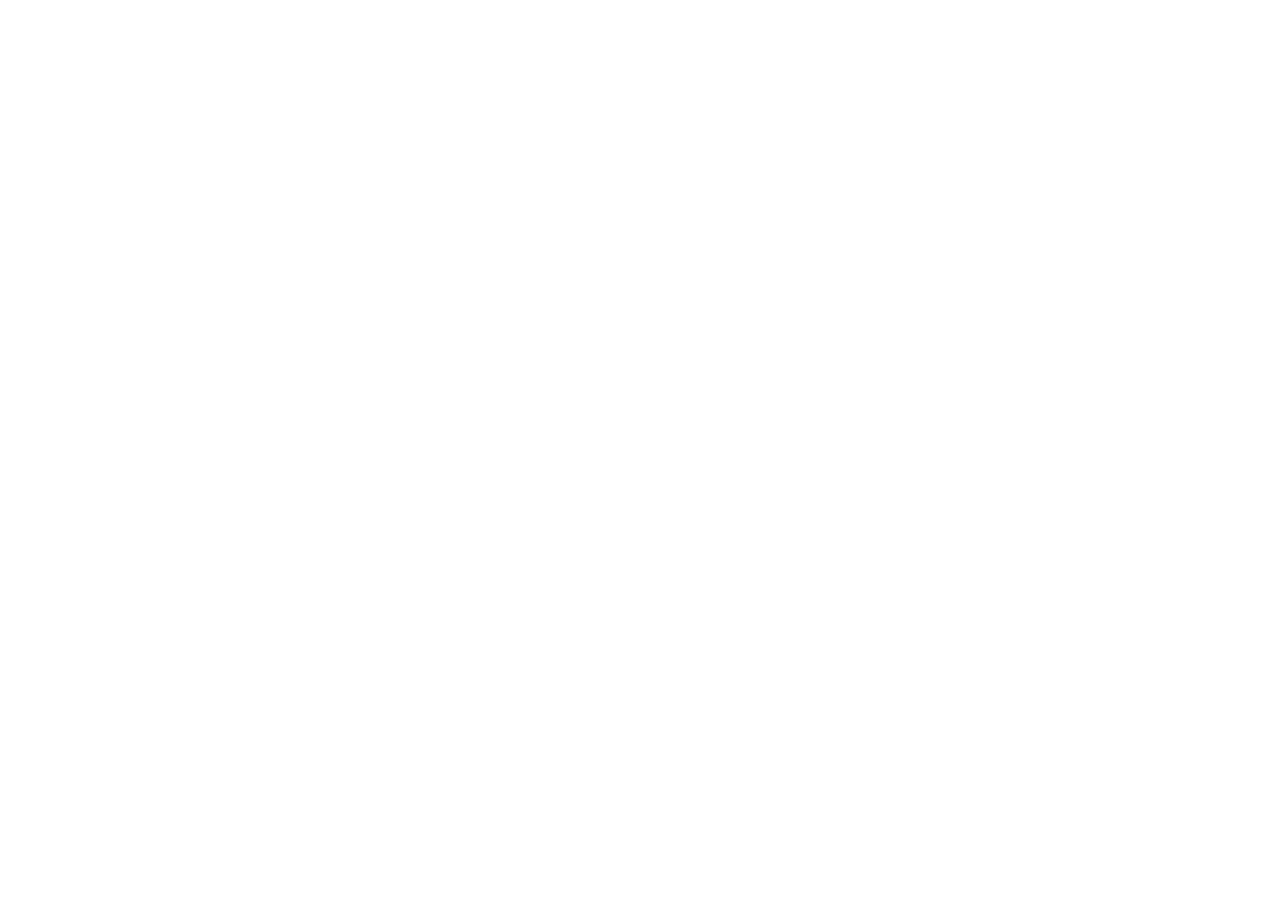
==== rezept-seckin.html @ e0f801b2 "kochwelt.recipe" ====
<!DOCTYPE html>
<html lang="en">
  <head>
    <meta charset="UTF-8" />
    <meta name="viewport" content="width=device-width, initial-scale=1.0" />
    <title>Rezept Seçkin</title>

    <link rel="stylesheet" href="rezept-seckin.css" />
    <script src="rezept-seckin.js"></script>
  </head>

  <body>

    
  </body>
</html>
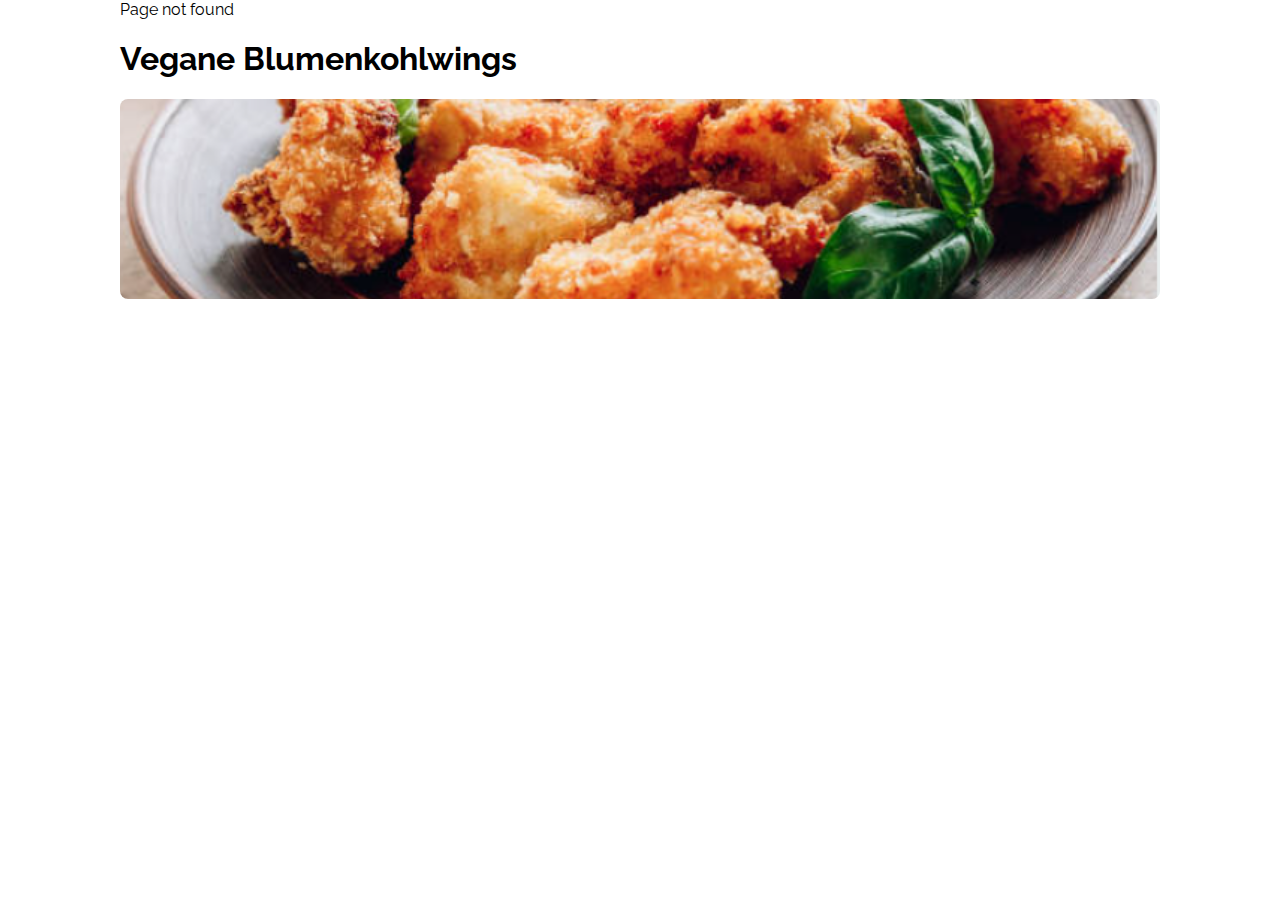
==== commit 78aebc59: "kochwelt.recipe" ====
--- a/rezept-seckin.html
+++ b/rezept-seckin.html
@@ -7,10 +7,20 @@
 
     <link rel="stylesheet" href="rezept-seckin.css" />
     <script src="rezept-seckin.js"></script>
+    <script src="script.js"></script>
   </head>
 
-  <body>
+  <body onload="includeHTML()">
+    <div w3-include-html="./header.html"></div>
+    
+    <h1>Vegane Blumenkohlwings</h1>
 
-    
+    <img src="./img/vegan-wings.png" alt="">
+
+
+
+    <footer>
+      <div w3-include-html="./footer.html"></div>
+    </footer>
   </body>
 </html>
--- a/rezept-seckin.css
+++ b/rezept-seckin.css
@@ -0,0 +1,14 @@
+@import url('https://fonts.googleapis.com/css2?family=Raleway:ital,wght@0,100;0,200;0,300;0,400;0,500;0,600;0,700;0,800;0,900;1,100;1,200;1,300;1,400;1,500;1,600;1,700;1,800;1,900&display=swap');
+
+body {
+    margin: 0;
+    font-family: "Raleway", sans-serif;
+    margin: 0px 120px 0px 120px;
+}
+
+img {
+    width: 100%;
+    height: 200px;
+    object-fit: cover;
+    border-radius: 8px;
+}
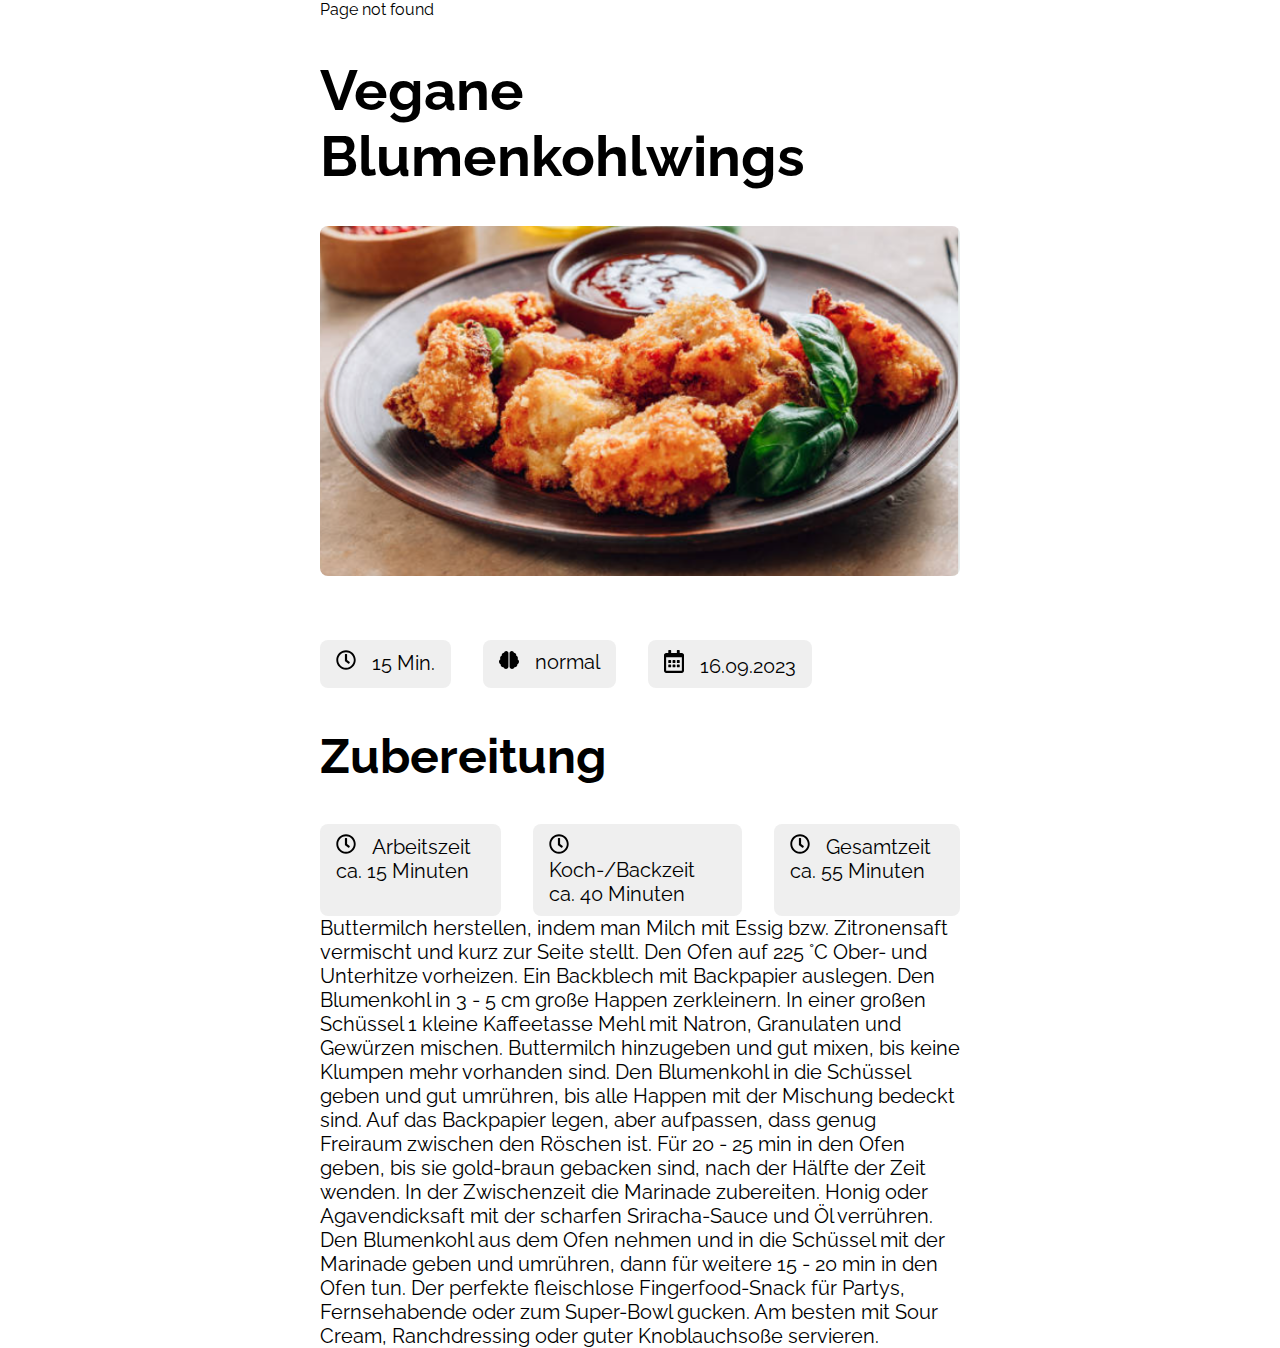
==== commit d948a1fe: "Kochwelt" ====
--- a/rezept-seckin.html
+++ b/rezept-seckin.html
@@ -12,12 +12,85 @@
 
   <body onload="includeHTML()">
     <div w3-include-html="./header.html"></div>
-    
-    <h1>Vegane Blumenkohlwings</h1>
 
-    <img src="./img/vegan-wings.png" alt="">
+    <section class="hero-container">
+      <h1>Vegane Blumenkohlwings</h1>
 
+      <img src="./img/vegan-wings.png" alt="" />
+    </section>
 
+    <section class="small-recipe-info">
+      <div class="grey-bg">
+        <img
+          src="./img/icons/clock-regular.svg"
+          class="recipe-icon"
+          alt="Uhr Icon"
+        /><span>15 Min.</span>
+      </div>
+      <div class="grey-bg">
+        <img
+          src="./img/icons/brain-solid.svg"
+          class="recipe-icon"
+          alt="Schwierigkeits Icon"
+        /><span>normal</span>
+      </div>
+      <div class="grey-bg -margin-right">
+        <img
+          src="./img/icons/calendar-alt-regular.svg"
+          class="recipe-icon"
+          alt="Kalender Icon"
+        /><span>16.09.2023</span>
+      </div>
+    </section>
+
+    <section class="line-break"></section>
+
+    <section>
+      <h2>Zubereitung</h2>
+      <div class="small-recipe-info">
+        <div class="grey-bg">
+          <img
+            src="./img/icons/clock-regular.svg"
+            class="recipe-icon"
+            alt="Uhr Icon"
+          /><span>Arbeitszeit ca. 15 Minuten</span>
+        </div>
+        <div class="grey-bg">
+          <img
+            src="./img/icons/clock-regular.svg"
+            class="recipe-icon"
+            alt="Uhr Icon"
+          /><span>Koch-/Backzeit ca. 40 Minuten</span>
+        </div>
+        <div class="grey-bg -margin-right">
+          <img
+            src="./img/icons/clock-regular.svg"
+            class="recipe-icon"
+            alt="Uhr Icon"
+          /><span>Gesamtzeit ca. 55 Minuten</span>
+        </div>
+      </div>
+
+      <span
+        >Buttermilch herstellen, indem man Milch mit Essig bzw. Zitronensaft
+        vermischt und kurz zur Seite stellt. Den Ofen auf 225 °C Ober- und
+        Unterhitze vorheizen. Ein Backblech mit Backpapier auslegen. Den
+        Blumenkohl in 3 - 5 cm große Happen zerkleinern. In einer großen
+        Schüssel 1 kleine Kaffeetasse Mehl mit Natron, Granulaten und Gewürzen
+        mischen. Buttermilch hinzugeben und gut mixen, bis keine Klumpen mehr
+        vorhanden sind. Den Blumenkohl in die Schüssel geben und gut umrühren,
+        bis alle Happen mit der Mischung bedeckt sind. Auf das Backpapier legen,
+        aber aufpassen, dass genug Freiraum zwischen den Röschen ist. Für 20 -
+        25 min in den Ofen geben, bis sie gold-braun gebacken sind, nach der
+        Hälfte der Zeit wenden. In der Zwischenzeit die Marinade zubereiten.
+        Honig oder Agavendicksaft mit der scharfen Sriracha-Sauce und Öl
+        verrühren. Den Blumenkohl aus dem Ofen nehmen und in die Schüssel mit
+        der Marinade geben und umrühren, dann für weitere 15 - 20 min in den
+        Ofen tun. Der perfekte fleischlose Fingerfood-Snack für Partys,
+        Fernsehabende oder zum Super-Bowl gucken. Am besten mit Sour Cream,
+        Ranchdressing oder guter Knoblauchsoße servieren.</span
+      >
+    </section>
 
     <footer>
       <div w3-include-html="./footer.html"></div>
--- a/rezept-seckin.css
+++ b/rezept-seckin.css
@@ -3,12 +3,53 @@
 body {
     margin: 0;
     font-family: "Raleway", sans-serif;
-    margin: 0px 120px 0px 120px;
+    margin: 0px 320px 0px 320px;
 }
 
-img {
+h1 {
+    font-size: 56px;
+}
+
+h2 {
+    font-size: 48px;
+}
+
+h3 {
+    font-size: 32px;
+}
+
+span {
+    font-size: 20px;
+}
+
+.grey-bg {
+    background-color: #EFEFEF;
+    margin-right: 32px;
+    border-radius: 8px;
+    padding: 10px 16px;
+}
+
+.-margin-right {
+    margin-right: 0px;
+}
+
+.small-recipe-info {
+    display: flex;
+}
+
+.small-recipe-info img {
+    margin-right: 16px;
+}
+
+.recipe-icon {
+    width: 20px;
+    height: auto;
+}
+
+.hero-container img {
     width: 100%;
-    height: 200px;
+    height: 350px;
     object-fit: cover;
     border-radius: 8px;
+    margin-bottom: 60px;
 }
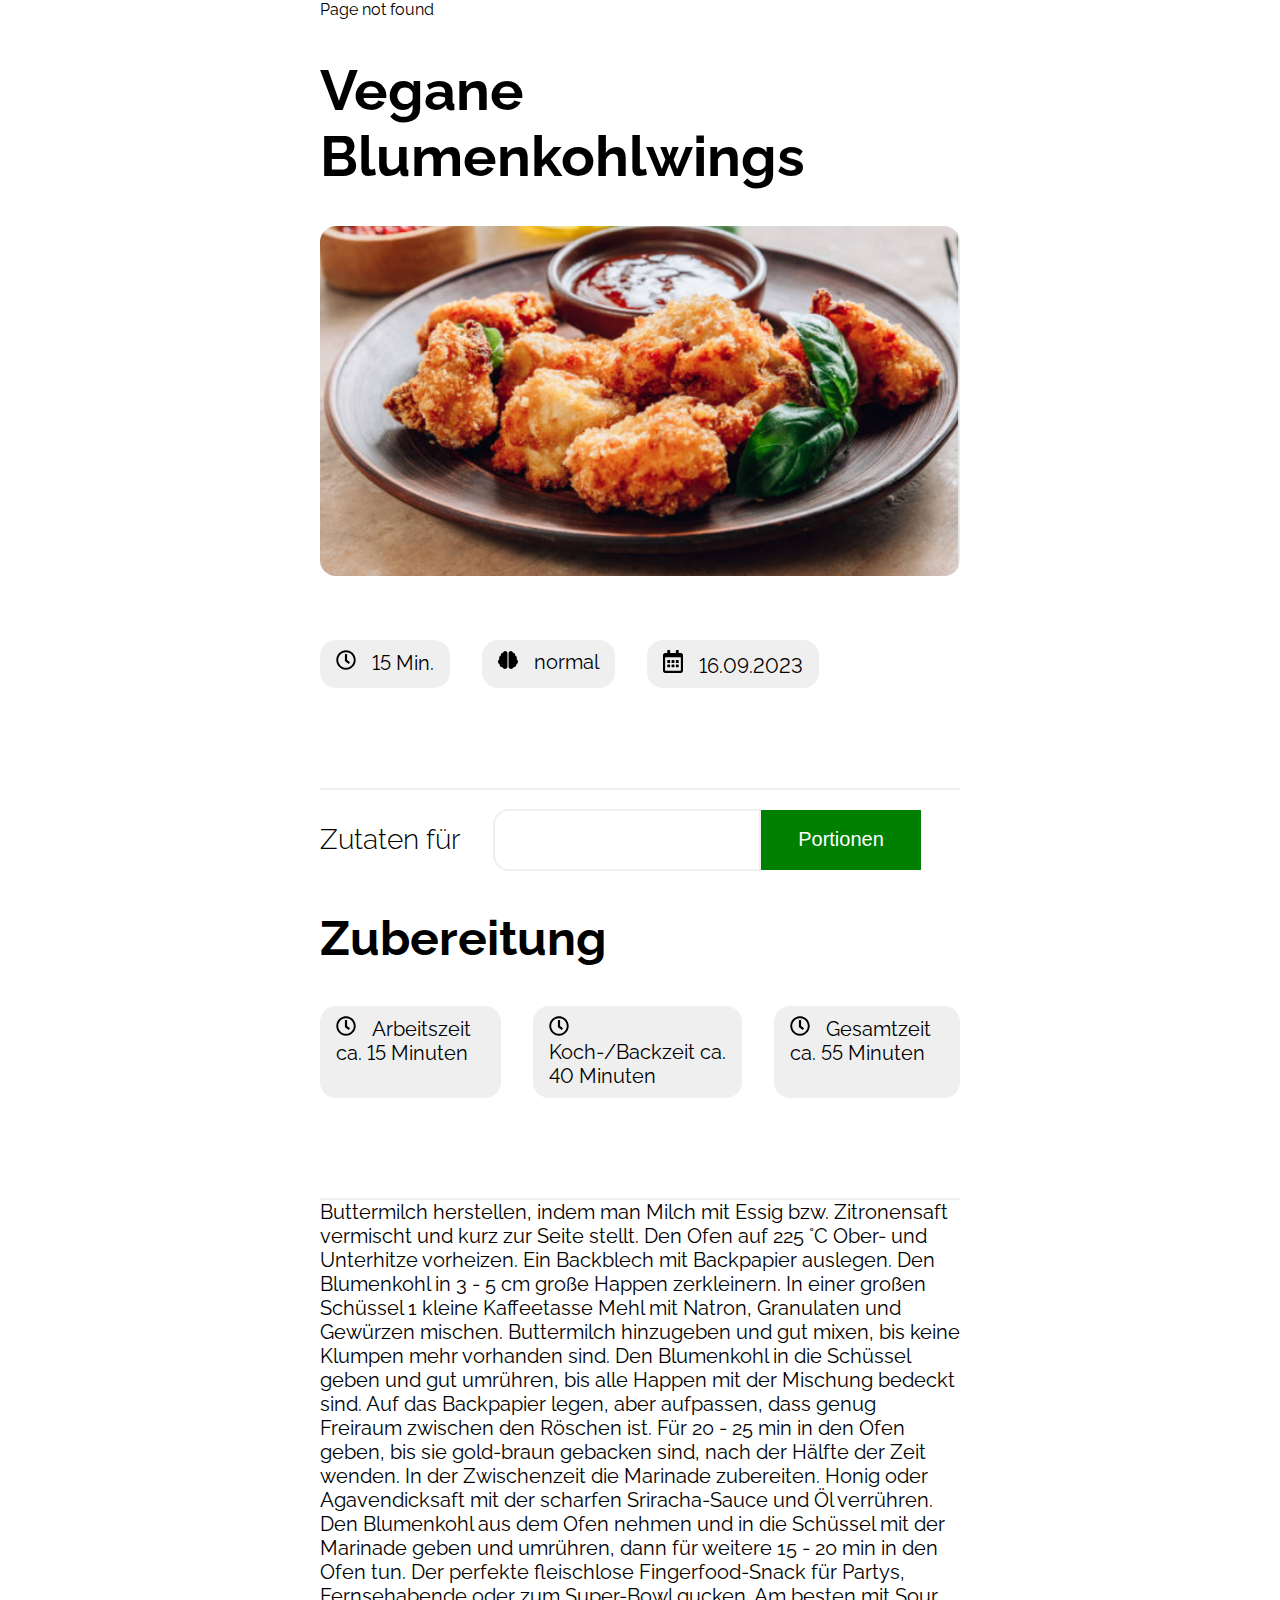
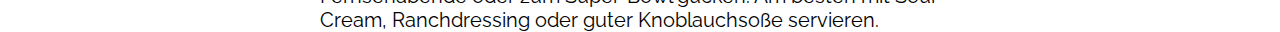
==== commit f7a200e9: "kochwelt" ====
--- a/rezept-seckin.html
+++ b/rezept-seckin.html
@@ -43,7 +43,26 @@
       </div>
     </section>
 
-    <section class="line-break"></section>
+    <section class="recipe-calc">
+      <h4>Zutaten für</h4>
+      <input class="input" type="text">
+      <button class="green-button">Portionen</button>
+    </section>
+
+    <!-- ½ Kopf	Blumenkohl
+    ½ Tasse	Mehl
+    ½ TL	Natron
+    ½ TL	Knoblauchgranulat
+    ½ TL	Zwiebelgranulat
+    ½ TL	Paprikapulver
+    ½ TL	Kreuzkümmel
+    125 ml	Milch oder Sojamilch
+    ½ EL	Weißweinessig oder Zitronensaft
+    etwas	Salz und Pfeffer
+    Für die Sauce:
+    1 EL	Honig oder Agavendicksaft
+    0,17 Tasse	Sriracha-Sauce
+    1 ½ EL	Öl, neutral -->
 
     <section>
       <h2>Zubereitung</h2>
--- a/rezept-seckin.css
+++ b/rezept-seckin.css
@@ -1,55 +1,95 @@
-@import url('https://fonts.googleapis.com/css2?family=Raleway:ital,wght@0,100;0,200;0,300;0,400;0,500;0,600;0,700;0,800;0,900;1,100;1,200;1,300;1,400;1,500;1,600;1,700;1,800;1,900&display=swap');
+@import url("https://fonts.googleapis.com/css2?family=Raleway:ital,wght@0,100;0,200;0,300;0,400;0,500;0,600;0,700;0,800;0,900;1,100;1,200;1,300;1,400;1,500;1,600;1,700;1,800;1,900&display=swap");
 
 body {
-    margin: 0;
-    font-family: "Raleway", sans-serif;
-    margin: 0px 320px 0px 320px;
+  margin: 0;
+  font-family: "Raleway", sans-serif;
+  margin: 0px 320px 0px 320px;
 }
 
 h1 {
-    font-size: 56px;
+  font-size: 56px;
 }
 
 h2 {
-    font-size: 48px;
+  font-size: 48px;
 }
 
 h3 {
-    font-size: 32px;
+  font-size: 32px;
+}
+
+h4 {
+    font-size: 28px;
+    font-weight: 300;
 }
 
 span {
+  font-size: 20px;
+}
+
+.hero-container img {
+  width: 100%;
+  height: 350px;
+  object-fit: cover;
+  border-radius: 16px;
+  margin-bottom: 60px;
+}
+
+.grey-bg {
+  background-color: #efefef;
+  margin-right: 32px;
+  border-radius: 16px;
+  padding: 10px 16px;
+  font-feature-settings: "lnum";
+}
+
+.-margin-right {
+  margin-right: 0px;
+}
+
+.small-recipe-info {
+  display: flex;
+  border-bottom: solid 2px #efefef;
+  padding-bottom: 100px;
+}
+
+.small-recipe-info img {
+  margin-right: 16px;
+}
+
+.recipe-icon {
+  width: 20px;
+  height: auto;
+}
+
+.recipe-calc {
+    display: flex;
+    align-items: center;
+    margin-top: 20px;
+    height: 60px;
+}
+
+.recipe-calc h4 {
+    margin-right: 32px;
+}
+
+.green-button {
+    background-color: #008001;
+    height: 60px;
+    width: 160px;
+    color: white;
+    outline: none;
+    border-style: none;
     font-size: 20px;
 }
 
-.grey-bg {
-    background-color: #EFEFEF;
-    margin-right: 32px;
-    border-radius: 8px;
-    padding: 10px 16px;
+.input {
+    height: 56px;
+    width: 260px;
+    color: black;
+    font-size: 20px;
+    border: solid 2px #efefef;
+    outline: none;
+    border-bottom-left-radius: 16px;
+    border-top-left-radius: 16px;
 }
-
-.-margin-right {
-    margin-right: 0px;
-}
-
-.small-recipe-info {
-    display: flex;
-}
-
-.small-recipe-info img {
-    margin-right: 16px;
-}
-
-.recipe-icon {
-    width: 20px;
-    height: auto;
-}
-
-.hero-container img {
-    width: 100%;
-    height: 350px;
-    object-fit: cover;
-    border-radius: 8px;
-    margin-bottom: 60px;
-}
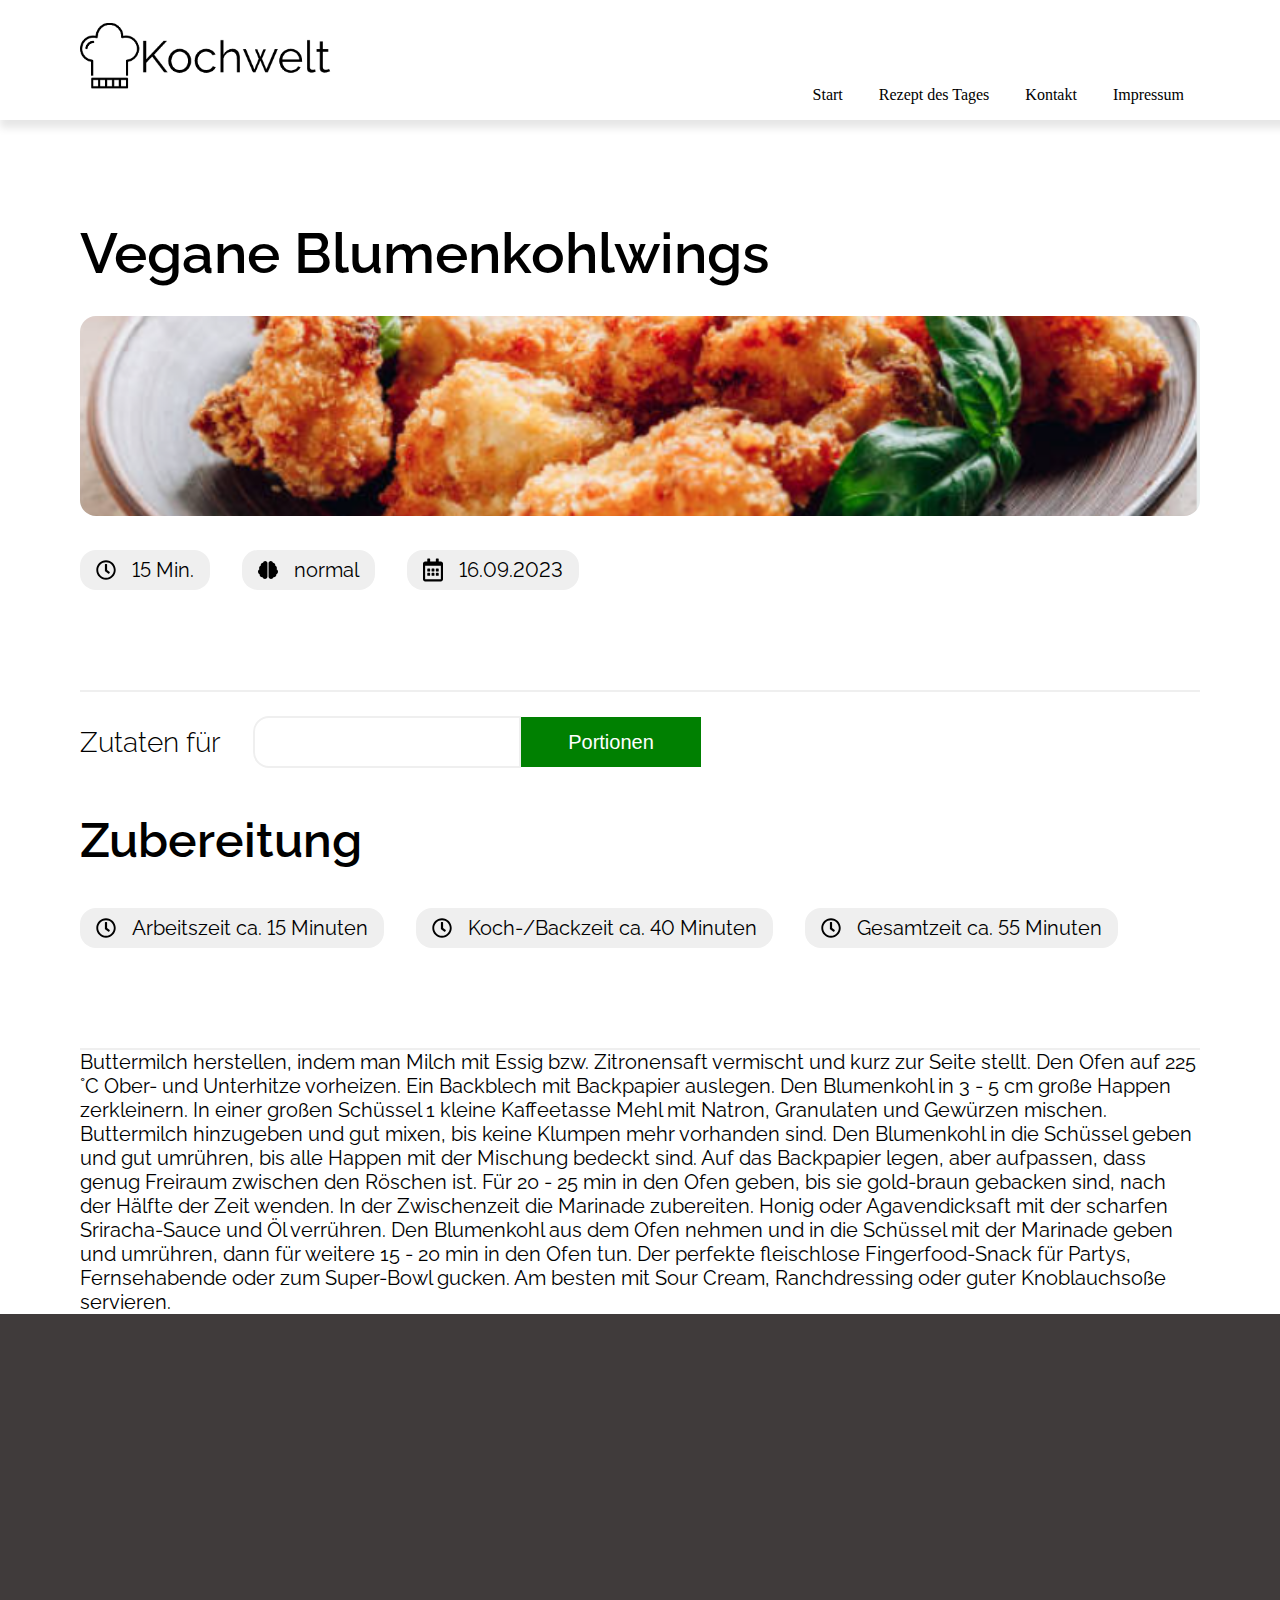
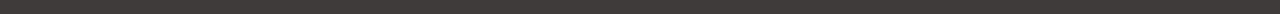
==== commit 4e70830b: "kochwelt" ====
--- a/rezept-seckin.html
+++ b/rezept-seckin.html
@@ -6,6 +6,10 @@
     <title>Rezept Seçkin</title>
 
     <link rel="stylesheet" href="rezept-seckin.css" />
+    <link rel="stylesheet" href="./Header/header.html" />
+    <link rel="stylesheet" href="./Header/header.css" />
+    <link rel="stylesheet" href="footer.html" />
+    <link rel="stylesheet" href="footer.css" />
     <script src="rezept-seckin.js"></script>
     <script src="script.js"></script>
   </head>
@@ -13,43 +17,44 @@
   <body onload="includeHTML()">
     <div w3-include-html="./header.html"></div>
 
-    <section class="hero-container">
-      <h1>Vegane Blumenkohlwings</h1>
+    <div class="body-recipe-seckin">
+      <section class="hero-container">
+        <h1>Vegane Blumenkohlwings</h1>
 
-      <img src="./img/vegan-wings.png" alt="" />
-    </section>
+        <img src="./img/vegan-wings.png" alt="" />
+      </section>
 
-    <section class="small-recipe-info">
-      <div class="grey-bg">
-        <img
-          src="./img/icons/clock-regular.svg"
-          class="recipe-icon"
-          alt="Uhr Icon"
-        /><span>15 Min.</span>
-      </div>
-      <div class="grey-bg">
-        <img
-          src="./img/icons/brain-solid.svg"
-          class="recipe-icon"
-          alt="Schwierigkeits Icon"
-        /><span>normal</span>
-      </div>
-      <div class="grey-bg -margin-right">
-        <img
-          src="./img/icons/calendar-alt-regular.svg"
-          class="recipe-icon"
-          alt="Kalender Icon"
-        /><span>16.09.2023</span>
-      </div>
-    </section>
+      <section class="small-recipe-info">
+        <div class="grey-bg">
+          <img
+            src="./img/icons/clock-regular.svg"
+            class="recipe-icon"
+            alt="Uhr Icon"
+          /><span>15 Min.</span>
+        </div>
+        <div class="grey-bg">
+          <img
+            src="./img/icons/brain-solid.svg"
+            class="recipe-icon"
+            alt="Schwierigkeits Icon"
+          /><span>normal</span>
+        </div>
+        <div class="grey-bg -margin-right">
+          <img
+            src="./img/icons/calendar-alt-regular.svg"
+            class="recipe-icon"
+            alt="Kalender Icon"
+          /><span>16.09.2023</span>
+        </div>
+      </section>
 
-    <section class="recipe-calc">
-      <h4>Zutaten für</h4>
-      <input class="input" type="text">
-      <button class="green-button">Portionen</button>
-    </section>
+      <section class="recipe-calc">
+        <h4>Zutaten für</h4>
+        <input class="input" type="text" />
+        <button class="green-button">Portionen</button>
+      </section>
 
-    <!-- ½ Kopf	Blumenkohl
+      <!-- ½ Kopf	Blumenkohl
     ½ Tasse	Mehl
     ½ TL	Natron
     ½ TL	Knoblauchgranulat
@@ -64,53 +69,53 @@
     0,17 Tasse	Sriracha-Sauce
     1 ½ EL	Öl, neutral -->
 
-    <section>
-      <h2>Zubereitung</h2>
-      <div class="small-recipe-info">
-        <div class="grey-bg">
-          <img
-            src="./img/icons/clock-regular.svg"
-            class="recipe-icon"
-            alt="Uhr Icon"
-          /><span>Arbeitszeit ca. 15 Minuten</span>
+      <section>
+        <h2>Zubereitung</h2>
+        <div class="small-recipe-info">
+          <div class="grey-bg">
+            <img
+              src="./img/icons/clock-regular.svg"
+              class="recipe-icon"
+              alt="Uhr Icon"
+            /><span>Arbeitszeit ca. 15 Minuten</span>
+          </div>
+          <div class="grey-bg">
+            <img
+              src="./img/icons/clock-regular.svg"
+              class="recipe-icon"
+              alt="Uhr Icon"
+            /><span>Koch-/Backzeit ca. 40 Minuten</span>
+          </div>
+          <div class="grey-bg -margin-right">
+            <img
+              src="./img/icons/clock-regular.svg"
+              class="recipe-icon"
+              alt="Uhr Icon"
+            /><span>Gesamtzeit ca. 55 Minuten</span>
+          </div>
         </div>
-        <div class="grey-bg">
-          <img
-            src="./img/icons/clock-regular.svg"
-            class="recipe-icon"
-            alt="Uhr Icon"
-          /><span>Koch-/Backzeit ca. 40 Minuten</span>
-        </div>
-        <div class="grey-bg -margin-right">
-          <img
-            src="./img/icons/clock-regular.svg"
-            class="recipe-icon"
-            alt="Uhr Icon"
-          /><span>Gesamtzeit ca. 55 Minuten</span>
-        </div>
-      </div>
 
-      <span
-        >Buttermilch herstellen, indem man Milch mit Essig bzw. Zitronensaft
-        vermischt und kurz zur Seite stellt. Den Ofen auf 225 °C Ober- und
-        Unterhitze vorheizen. Ein Backblech mit Backpapier auslegen. Den
-        Blumenkohl in 3 - 5 cm große Happen zerkleinern. In einer großen
-        Schüssel 1 kleine Kaffeetasse Mehl mit Natron, Granulaten und Gewürzen
-        mischen. Buttermilch hinzugeben und gut mixen, bis keine Klumpen mehr
-        vorhanden sind. Den Blumenkohl in die Schüssel geben und gut umrühren,
-        bis alle Happen mit der Mischung bedeckt sind. Auf das Backpapier legen,
-        aber aufpassen, dass genug Freiraum zwischen den Röschen ist. Für 20 -
-        25 min in den Ofen geben, bis sie gold-braun gebacken sind, nach der
-        Hälfte der Zeit wenden. In der Zwischenzeit die Marinade zubereiten.
-        Honig oder Agavendicksaft mit der scharfen Sriracha-Sauce und Öl
-        verrühren. Den Blumenkohl aus dem Ofen nehmen und in die Schüssel mit
-        der Marinade geben und umrühren, dann für weitere 15 - 20 min in den
-        Ofen tun. Der perfekte fleischlose Fingerfood-Snack für Partys,
-        Fernsehabende oder zum Super-Bowl gucken. Am besten mit Sour Cream,
-        Ranchdressing oder guter Knoblauchsoße servieren.</span
-      >
-    </section>
-
+        <span
+          >Buttermilch herstellen, indem man Milch mit Essig bzw. Zitronensaft
+          vermischt und kurz zur Seite stellt. Den Ofen auf 225 °C Ober- und
+          Unterhitze vorheizen. Ein Backblech mit Backpapier auslegen. Den
+          Blumenkohl in 3 - 5 cm große Happen zerkleinern. In einer großen
+          Schüssel 1 kleine Kaffeetasse Mehl mit Natron, Granulaten und Gewürzen
+          mischen. Buttermilch hinzugeben und gut mixen, bis keine Klumpen mehr
+          vorhanden sind. Den Blumenkohl in die Schüssel geben und gut umrühren,
+          bis alle Happen mit der Mischung bedeckt sind. Auf das Backpapier
+          legen, aber aufpassen, dass genug Freiraum zwischen den Röschen ist.
+          Für 20 - 25 min in den Ofen geben, bis sie gold-braun gebacken sind,
+          nach der Hälfte der Zeit wenden. In der Zwischenzeit die Marinade
+          zubereiten. Honig oder Agavendicksaft mit der scharfen Sriracha-Sauce
+          und Öl verrühren. Den Blumenkohl aus dem Ofen nehmen und in die
+          Schüssel mit der Marinade geben und umrühren, dann für weitere 15 - 20
+          min in den Ofen tun. Der perfekte fleischlose Fingerfood-Snack für
+          Partys, Fernsehabende oder zum Super-Bowl gucken. Am besten mit Sour
+          Cream, Ranchdressing oder guter Knoblauchsoße servieren.</span
+        >
+      </section>
+    </div>
     <footer>
       <div w3-include-html="./footer.html"></div>
     </footer>
--- a/rezept-seckin.css
+++ b/rezept-seckin.css
@@ -2,16 +2,23 @@
 
 body {
   margin: 0;
+}
+
+.body-recipe-seckin {
   font-family: "Raleway", sans-serif;
-  margin: 0px 320px 0px 320px;
+  margin: 0px 80px 0px 80px;
 }
 
 h1 {
   font-size: 56px;
+  font-weight: 600;
+  margin-top: 100px;
+  margin-bottom: 30px;
 }
 
 h2 {
   font-size: 48px;
+  font-weight: 600;
 }
 
 h3 {
@@ -29,17 +36,18 @@
 
 .hero-container img {
   width: 100%;
-  height: 350px;
+  height: 200px;
   object-fit: cover;
   border-radius: 16px;
-  margin-bottom: 60px;
+  margin-bottom: 30px;
 }
 
 .grey-bg {
+  display: flex;
   background-color: #efefef;
   margin-right: 32px;
   border-radius: 16px;
-  padding: 10px 16px;
+  padding: 8px 16px;
   font-feature-settings: "lnum";
 }
 
@@ -75,8 +83,8 @@
 
 .green-button {
     background-color: #008001;
-    height: 60px;
-    width: 160px;
+    height: 50px;
+    width: 180px;
     color: white;
     outline: none;
     border-style: none;
@@ -84,7 +92,7 @@
 }
 
 .input {
-    height: 56px;
+    height: 46px;
     width: 260px;
     color: black;
     font-size: 20px;
--- a/Header/header.css
+++ b/Header/header.css
@@ -0,0 +1,132 @@
+
+header{
+    height: 120px;
+    display: flex;
+    justify-content: space-between;
+    align-items: flex-end;
+    box-shadow: 4px 4px 8px 4px rgba(0, 0, 0, 0.1);
+    margin: 0;
+}
+
+header img{
+    height: 96px;
+    margin-left: 80px;
+    margin-bottom: 12px;
+}
+
+.headerButtonContainer{
+    margin: 16px 80px;
+}
+
+.headerMenuButtonMobile{
+    visibility: collapse;
+    position: absolute;
+    right: 0;
+    height: 40px;
+    margin-right: 24px;
+}
+
+.headerMenuButtonMobile:hover{
+    border-style: solid;
+    border-color: #008001;
+    border-width: 2px;
+    border-radius: 4px;
+}
+
+.headerMobileSideMenu{
+    visibility: collapse;
+    overflow: hidden;
+    position: absolute;
+    right: 0;
+    display: flex;
+    align-content: center;
+    flex-direction: column;
+}
+
+a{
+    text-decoration: none;
+    color: black;
+    padding: 8px;
+    margin: 16px 8px;
+}
+
+a:hover{
+    border-bottom-style: solid;
+    border-color: #008001;
+    border-width: 4px;
+    color: #008001;
+    cursor: pointer;
+}
+
+/* Tablet version */
+@media(max-width: 1024px){
+    header{
+        height: 96px;
+    }
+
+    header img{
+        height: 40px;
+        margin-left: 32px;
+        margin-bottom: 20px;
+    }
+}
+
+/* Mobile Version */
+@media(max-width: 480px){
+
+    body{
+        font-size: 16px;
+    }
+    header{
+        height: 80px;
+    }
+    header img{
+        height: 32px;
+        margin-left: 20px;
+        margin-bottom: 24px;
+    }
+
+    .headerMenuButtonMobile{
+        visibility: visible;
+    }
+
+    .headerButtonContainer{
+        visibility: collapse;
+    }
+
+    a{
+        text-decoration: none;
+        color: black;
+        padding: 8px;
+        margin: 16px 0px;
+    }
+
+    a:hover{
+        color: black;
+        background-color: #008001;
+        border-style: none;
+        border-width: 1px;
+        border-top-left-radius: 16px;
+        border-bottom-left-radius: 16px;
+    }
+
+    #sideMenuButtonStart{
+        transform: translateY(-150%);
+        transition: transform 300ms ease-in-out;
+    }
+
+    #sideMenuButtonRezept{
+        transform: translateY(-350%);
+        transition: transform 500ms ease-in-out;
+    }
+
+    #sideMenuButtonKontakt{
+        transform: translateY(-550%);
+        transition: transform 700ms ease-in-out;
+    }
+
+    #sideMenuButtonImpressum{
+        transform: translateY(-750%);
+        transition: transform 900ms ease-in-out;
+    }
+}--- a/footer.css
+++ b/footer.css
@@ -0,0 +1,7 @@
+/* Footer */
+
+.footer {
+    background-color: #403B3B;
+    height: 300px;
+    margin: 0;
+}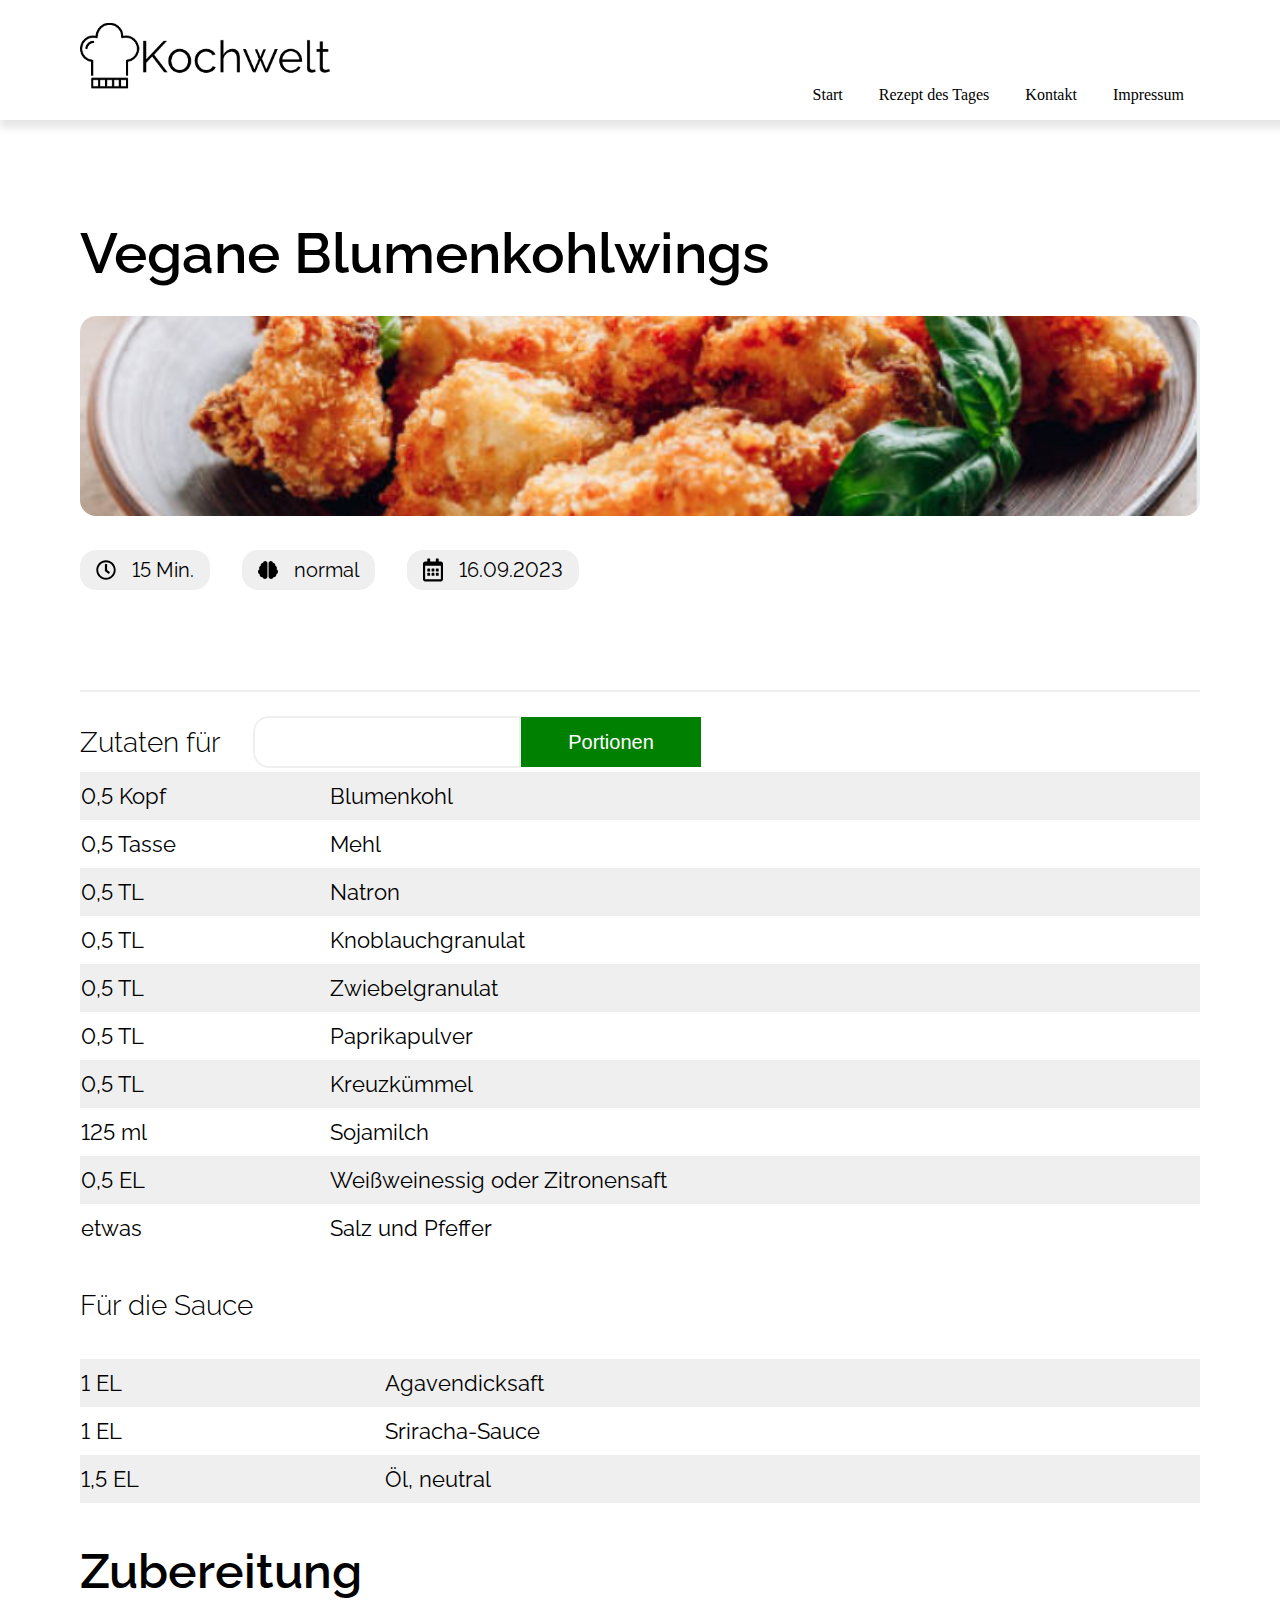
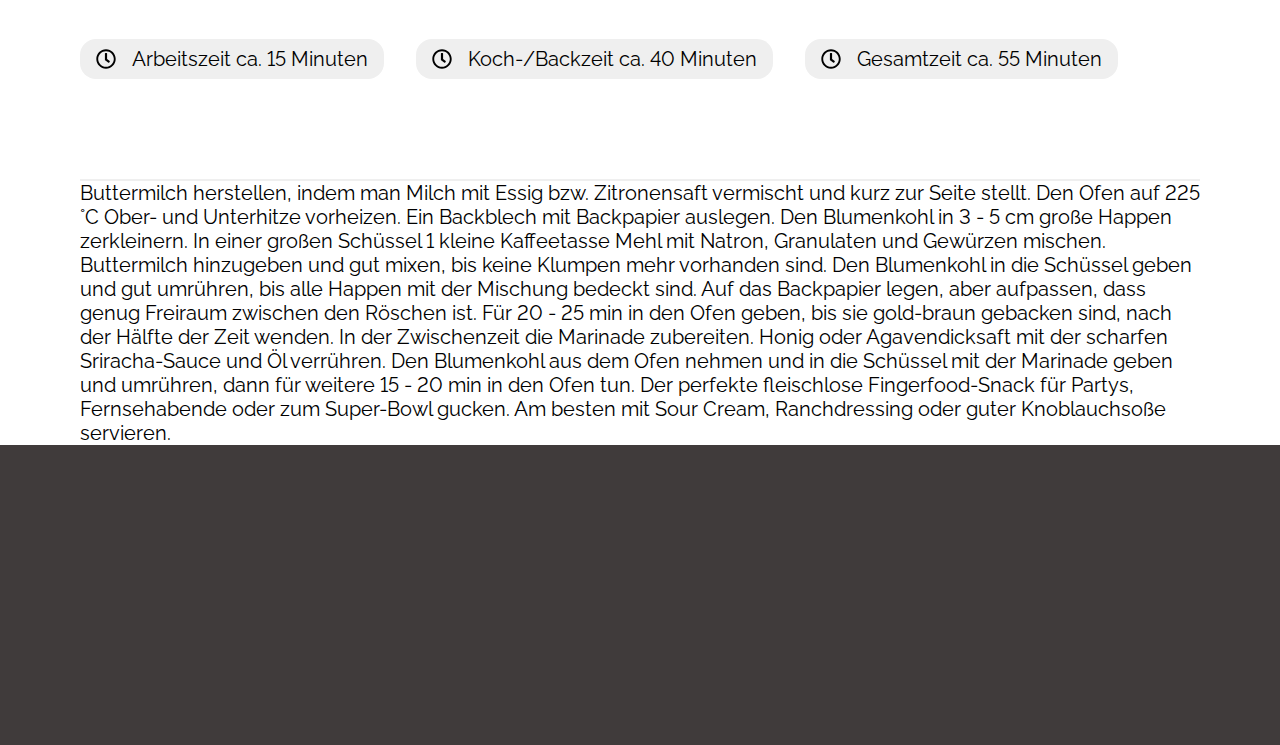
==== commit 67a40ff2: "kochwelt.table" ====
--- a/rezept-seckin.html
+++ b/rezept-seckin.html
@@ -54,20 +54,67 @@
         <button class="green-button">Portionen</button>
       </section>
 
-      <!-- ½ Kopf	Blumenkohl
-    ½ Tasse	Mehl
-    ½ TL	Natron
-    ½ TL	Knoblauchgranulat
-    ½ TL	Zwiebelgranulat
-    ½ TL	Paprikapulver
-    ½ TL	Kreuzkümmel
-    125 ml	Milch oder Sojamilch
-    ½ EL	Weißweinessig oder Zitronensaft
-    etwas	Salz und Pfeffer
-    Für die Sauce:
-    1 EL	Honig oder Agavendicksaft
-    0,17 Tasse	Sriracha-Sauce
-    1 ½ EL	Öl, neutral -->
+      <section class="recipe-table">
+        <table>
+          <tr class="grey-row">
+            <td>0,5 Kopf</td>
+            <td>Blumenkohl</td>
+          </tr>
+          <tr>
+            <td>0,5 Tasse</td>
+            <td>Mehl</td>
+          </tr>
+          <tr class="grey-row">
+            <td>0,5 TL</td>
+            <td>Natron</td>
+          </tr>
+          <tr>
+            <td>0,5 TL</td>
+            <td>Knoblauchgranulat</td>
+          </tr>
+          <tr class="grey-row">
+            <td>0,5 TL</td>
+            <td>Zwiebelgranulat</td>
+          </tr>
+          <tr>
+            <td>0,5 TL</td>
+            <td>Paprikapulver</td>
+          </tr>
+          <tr class="grey-row">
+            <td>0,5 TL</td>
+            <td>Kreuzkümmel</td>
+          </tr>
+          <tr>
+            <td>125 ml</td>
+            <td>Sojamilch</td>
+          </tr>
+          <tr class="grey-row">
+            <td>0,5 EL</td>
+            <td>Weißweinessig oder Zitronensaft</td>
+          </tr>
+          <tr>
+            <td>etwas</td>
+            <td>Salz und Pfeffer</td>
+          </tr>
+        </table>
+
+        <h4>Für die Sauce</h4>
+
+        <table>
+          <tr class="grey-row">
+            <td>1 EL</td>
+            <td>Agavendicksaft</td>
+          </tr>
+          <tr>
+            <td>1 EL</td>
+            <td>Sriracha-Sauce</td>
+          </tr>
+          <tr class="grey-row">
+            <td>1,5 EL</td>
+            <td>Öl, neutral</td>
+          </tr>
+        </table>
+      </section>
 
       <section>
         <h2>Zubereitung</h2>
--- a/rezept-seckin.css
+++ b/rezept-seckin.css
@@ -7,6 +7,7 @@
 .body-recipe-seckin {
   font-family: "Raleway", sans-serif;
   margin: 0px 80px 0px 80px;
+  font-feature-settings: "lnum";
 }
 
 h1 {
@@ -101,3 +102,33 @@
     border-bottom-left-radius: 16px;
     border-top-left-radius: 16px;
 }
+
+.recipe-table table {
+  font-size: 22px;
+  width: 100%;
+  border-radius: 8px;
+  border-collapse: collapse;
+}
+
+.recipe-table td {
+  height: 46px;
+ 
+}
+
+.recipe-table tr:first-child {
+  border-top-left-radius: 16px;
+  border-bottom-left-radius: 16px;
+}
+
+.recipe-table tr:last-child {
+  border-top-right-radius: 16px;
+  border-bottom-right-radius: 16px;
+}
+
+.recipe-table {
+  
+}
+
+.grey-row {
+  background-color: #efefef;
+}
--- a/Header/header.css
+++ b/Header/header.css
@@ -6,6 +6,7 @@
     align-items: flex-end;
     box-shadow: 4px 4px 8px 4px rgba(0, 0, 0, 0.1);
     margin: 0;
+
 }
 
 header img{
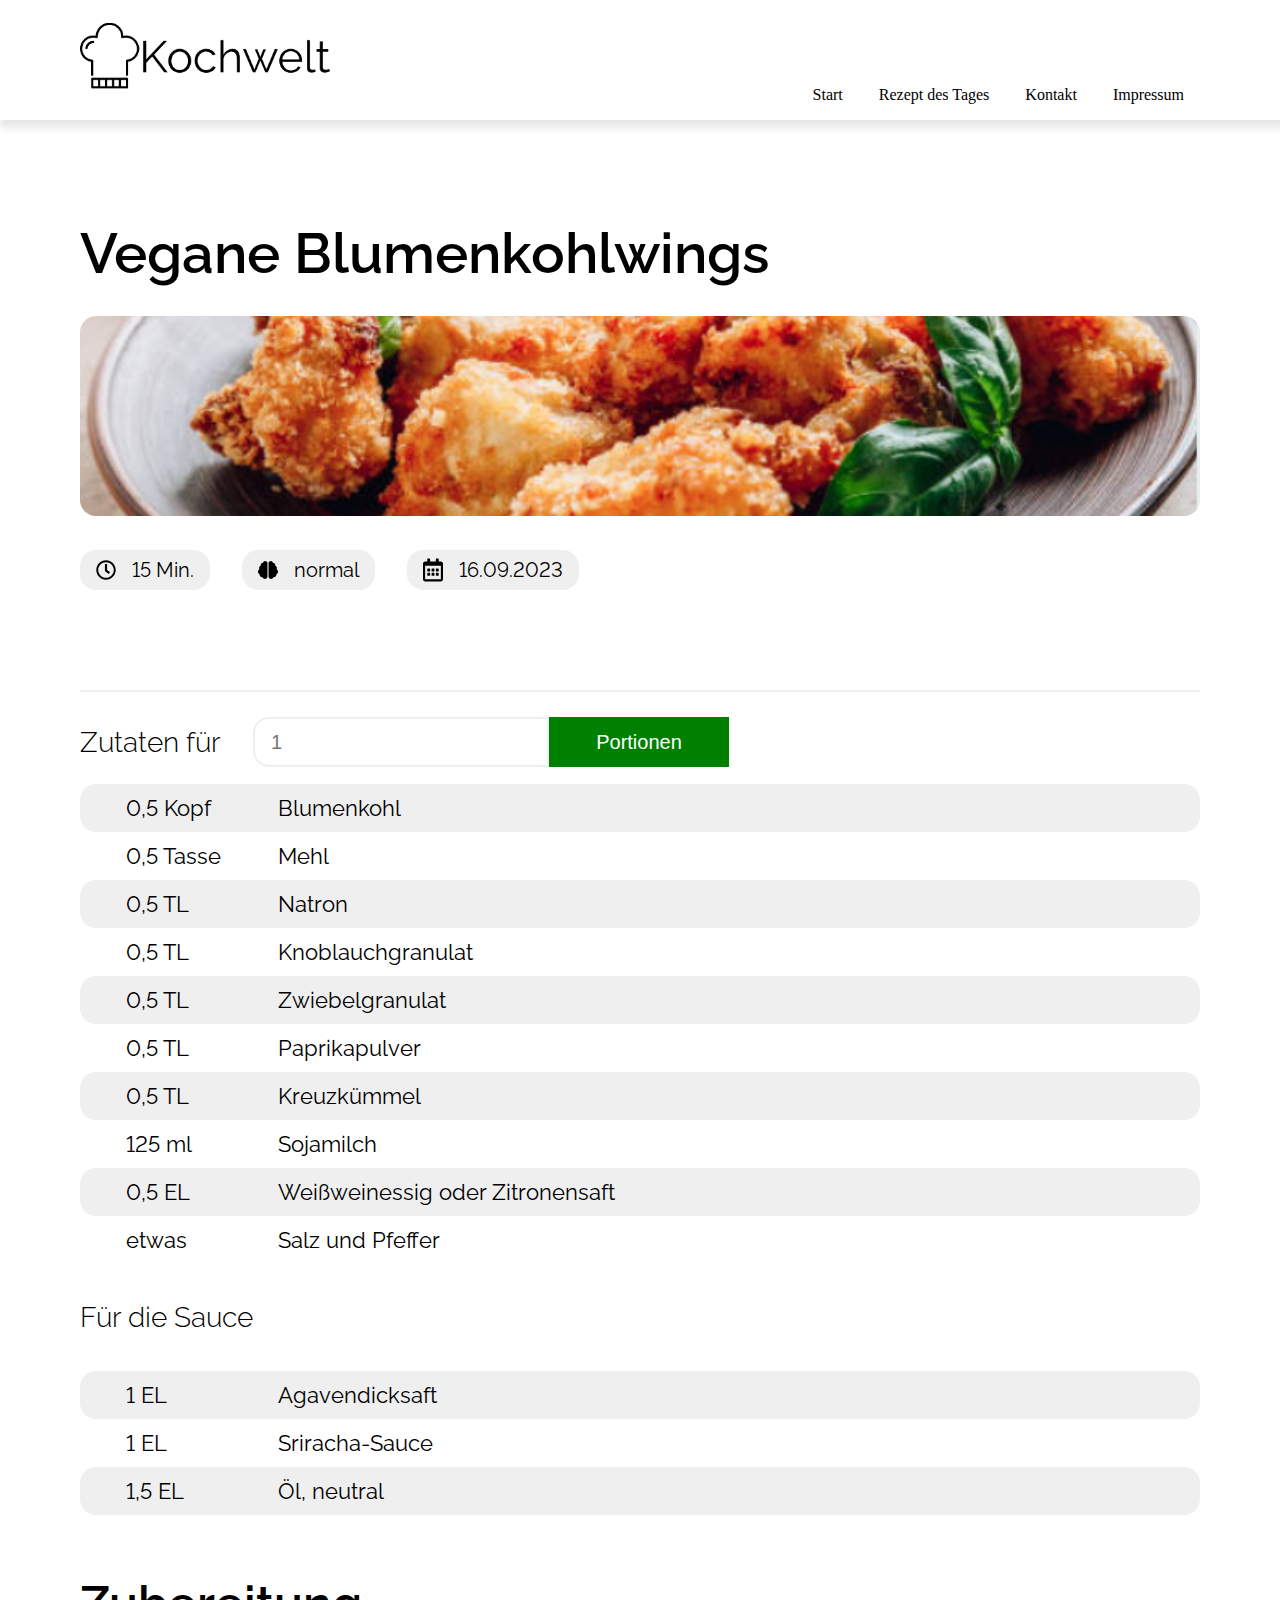
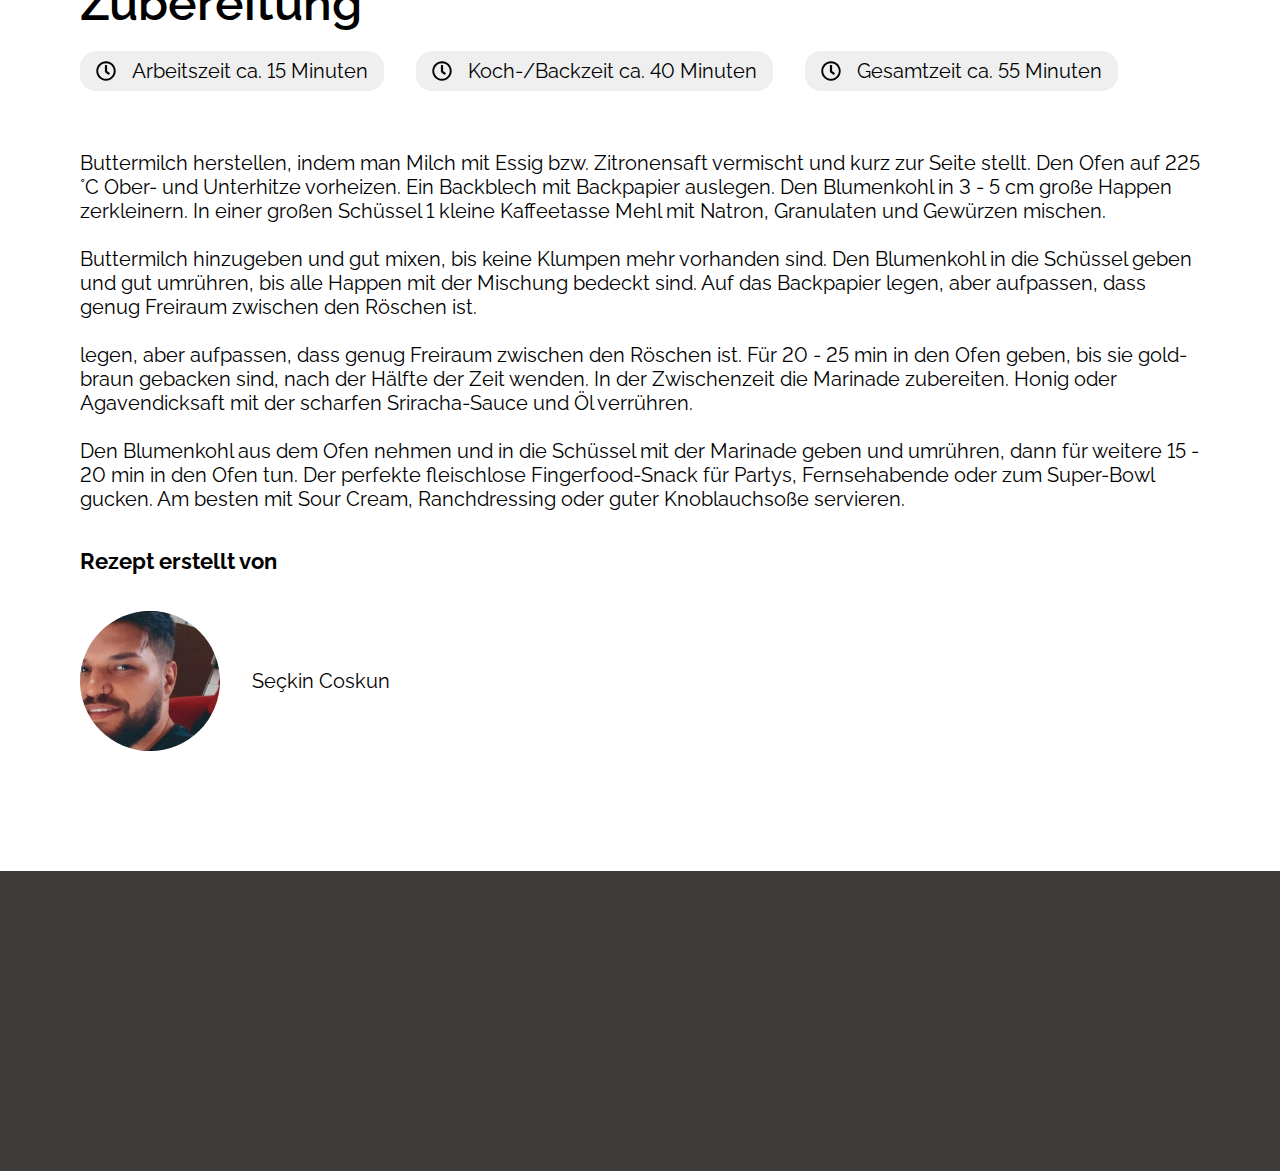
==== commit 7a79d102: "kochwelt" ====
--- a/rezept-seckin.html
+++ b/rezept-seckin.html
@@ -50,7 +50,7 @@
 
       <section class="recipe-calc">
         <h4>Zutaten für</h4>
-        <input class="input" type="text" />
+        <input class="input" type="number" min="1" placeholder="1" />
         <button class="green-button">Portionen</button>
       </section>
 
@@ -116,9 +116,9 @@
         </table>
       </section>
 
-      <section>
+      <section class="prepare-section">
         <h2>Zubereitung</h2>
-        <div class="small-recipe-info">
+        <div class="small-recipe-info2">
           <div class="grey-bg">
             <img
               src="./img/icons/clock-regular.svg"
@@ -148,19 +148,30 @@
           Unterhitze vorheizen. Ein Backblech mit Backpapier auslegen. Den
           Blumenkohl in 3 - 5 cm große Happen zerkleinern. In einer großen
           Schüssel 1 kleine Kaffeetasse Mehl mit Natron, Granulaten und Gewürzen
-          mischen. Buttermilch hinzugeben und gut mixen, bis keine Klumpen mehr
-          vorhanden sind. Den Blumenkohl in die Schüssel geben und gut umrühren,
-          bis alle Happen mit der Mischung bedeckt sind. Auf das Backpapier
+          mischen.<br /><br />
+          Buttermilch hinzugeben und gut mixen, bis keine Klumpen mehr vorhanden
+          sind. Den Blumenkohl in die Schüssel geben und gut umrühren, bis alle
+          Happen mit der Mischung bedeckt sind. Auf das Backpapier legen, aber
+          aufpassen, dass genug Freiraum zwischen den Röschen ist.<br /><br />
           legen, aber aufpassen, dass genug Freiraum zwischen den Röschen ist.
           Für 20 - 25 min in den Ofen geben, bis sie gold-braun gebacken sind,
           nach der Hälfte der Zeit wenden. In der Zwischenzeit die Marinade
           zubereiten. Honig oder Agavendicksaft mit der scharfen Sriracha-Sauce
-          und Öl verrühren. Den Blumenkohl aus dem Ofen nehmen und in die
-          Schüssel mit der Marinade geben und umrühren, dann für weitere 15 - 20
-          min in den Ofen tun. Der perfekte fleischlose Fingerfood-Snack für
-          Partys, Fernsehabende oder zum Super-Bowl gucken. Am besten mit Sour
-          Cream, Ranchdressing oder guter Knoblauchsoße servieren.</span
+          und Öl verrühren.<br /><br />
+          Den Blumenkohl aus dem Ofen nehmen und in die Schüssel mit der
+          Marinade geben und umrühren, dann für weitere 15 - 20 min in den Ofen
+          tun. Der perfekte fleischlose Fingerfood-Snack für Partys,
+          Fernsehabende oder zum Super-Bowl gucken. Am besten mit Sour Cream,
+          Ranchdressing oder guter Knoblauchsoße servieren.</span
         >
+      </section>
+
+      <section class="recipe-author">
+        <h5>Rezept erstellt von</h5>
+        <div class="personal">
+          <img src="./img/seck.jpg" alt="Bild von " />
+          <span>Seçkin Coskun</span>
+        </div>
       </section>
     </div>
     <footer>
--- a/rezept-seckin.css
+++ b/rezept-seckin.css
@@ -62,7 +62,16 @@
   padding-bottom: 100px;
 }
 
+.small-recipe-info2 {
+  display: flex;
+  padding-bottom: 60px;
+}
+
 .small-recipe-info img {
+  margin-right: 16px;
+}
+
+.small-recipe-info2 img {
   margin-right: 16px;
 }
 
@@ -93,7 +102,7 @@
 }
 
 .input {
-    height: 46px;
+    height: 30px;
     width: 260px;
     color: black;
     font-size: 20px;
@@ -101,6 +110,7 @@
     outline: none;
     border-bottom-left-radius: 16px;
     border-top-left-radius: 16px;
+    padding: 8px 16px;
 }
 
 .recipe-table table {
@@ -108,6 +118,7 @@
   width: 100%;
   border-radius: 8px;
   border-collapse: collapse;
+  margin-top: 12px;
 }
 
 .recipe-table td {
@@ -115,20 +126,43 @@
  
 }
 
-.recipe-table tr:first-child {
+.recipe-table tr td:first-child {
   border-top-left-radius: 16px;
   border-bottom-left-radius: 16px;
+  padding-left: 46px;
+  width: 150px;
 }
 
-.recipe-table tr:last-child {
+.recipe-table tr td:last-child {
   border-top-right-radius: 16px;
   border-bottom-right-radius: 16px;
-}
-
-.recipe-table {
-  
 }
 
 .grey-row {
   background-color: #efefef;
 }
+
+.prepare-section h2 {
+  margin-bottom: 20px;
+  margin-top: 60px;
+}
+
+.recipe-author {
+  margin-bottom: 120px;
+}
+
+.recipe-author h5 {
+  font-size: 22px;
+}
+
+.personal {
+  display: flex;
+  align-items: center;
+}
+
+.recipe-author img {
+  width:140px;
+  height: 140px;
+  border-radius: 100px;
+  margin-right: 32px;
+}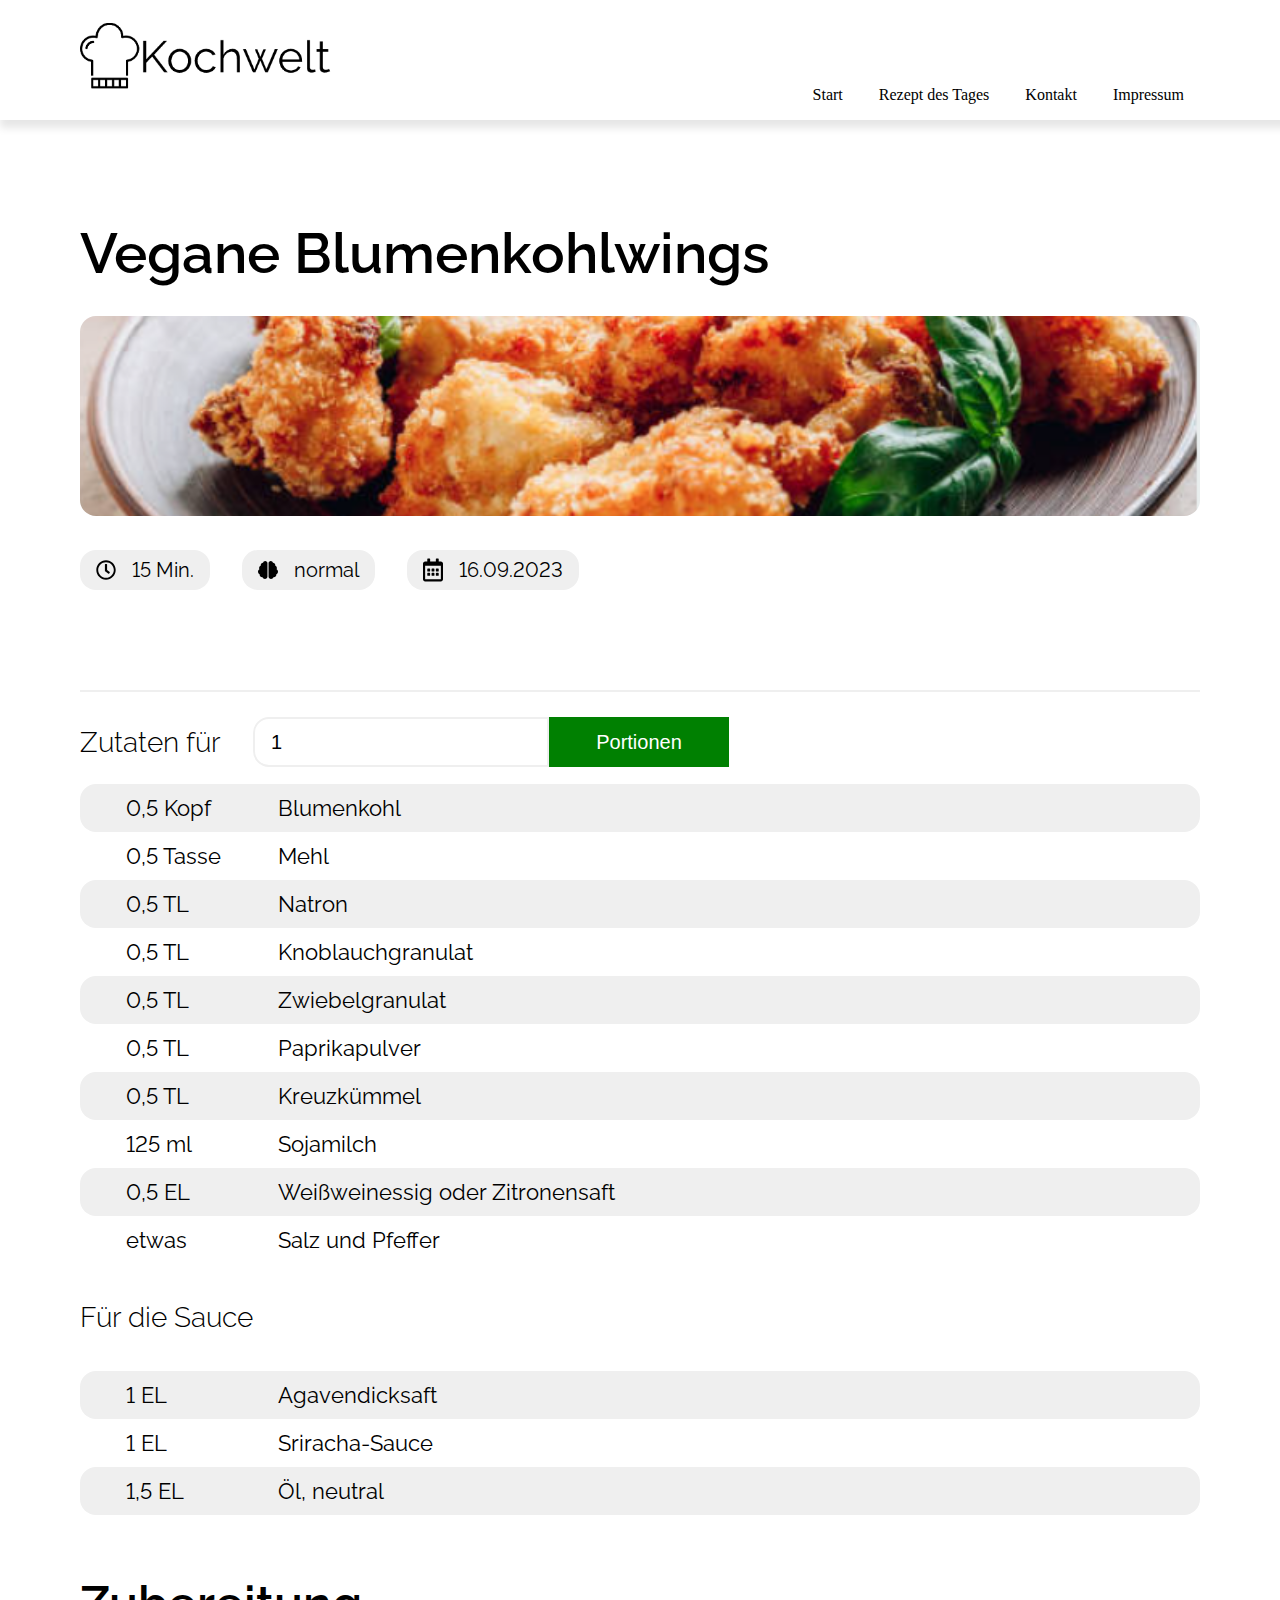
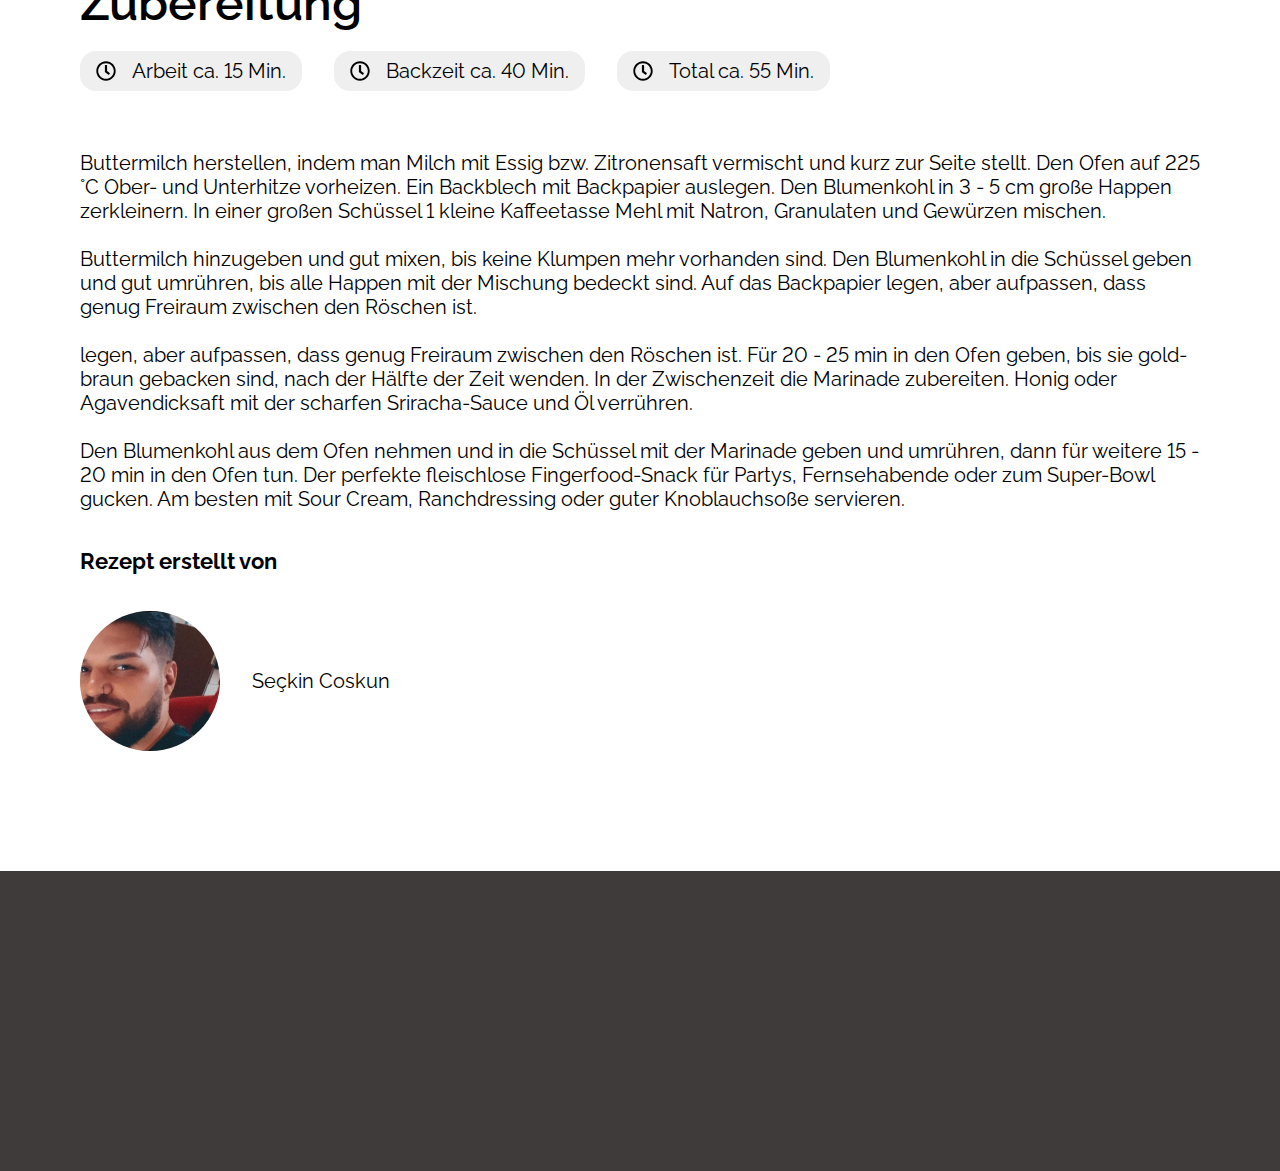
==== commit 87f3b01a: "kochwelt.rezept-seckin.final1.0" ====
--- a/rezept-seckin.html
+++ b/rezept-seckin.html
@@ -50,46 +50,57 @@
 
       <section class="recipe-calc">
         <h4>Zutaten für</h4>
-        <input class="input" type="number" min="1" placeholder="1" />
-        <button class="green-button">Portionen</button>
+        <div class="input-button">
+          <input
+            class="input"
+            id="input"
+            type="number"
+            min="1"
+            max="50"
+            value="1"
+          />
+          <button class="green-button" onclick="calculateIngredients()">
+            Portionen
+          </button>
+        </div>
       </section>
 
       <section class="recipe-table">
         <table>
           <tr class="grey-row">
-            <td>0,5 Kopf</td>
+            <td id="calculate1">0,5 Kopf</td>
             <td>Blumenkohl</td>
           </tr>
           <tr>
-            <td>0,5 Tasse</td>
+            <td id="calculate2">0,5 Tasse</td>
             <td>Mehl</td>
           </tr>
           <tr class="grey-row">
-            <td>0,5 TL</td>
+            <td id="calculate3">0,5 TL</td>
             <td>Natron</td>
           </tr>
           <tr>
-            <td>0,5 TL</td>
+            <td id="calculate4">0,5 TL</td>
             <td>Knoblauchgranulat</td>
           </tr>
           <tr class="grey-row">
-            <td>0,5 TL</td>
+            <td id="calculate5">0,5 TL</td>
             <td>Zwiebelgranulat</td>
           </tr>
           <tr>
-            <td>0,5 TL</td>
+            <td id="calculate6">0,5 TL</td>
             <td>Paprikapulver</td>
           </tr>
           <tr class="grey-row">
-            <td>0,5 TL</td>
+            <td id="calculate7">0,5 TL</td>
             <td>Kreuzkümmel</td>
           </tr>
           <tr>
-            <td>125 ml</td>
+            <td id="calculate8">125 ml</td>
             <td>Sojamilch</td>
           </tr>
           <tr class="grey-row">
-            <td>0,5 EL</td>
+            <td id="calculate9">0,5 EL</td>
             <td>Weißweinessig oder Zitronensaft</td>
           </tr>
           <tr>
@@ -102,15 +113,15 @@
 
         <table>
           <tr class="grey-row">
-            <td>1 EL</td>
+            <td id="calculate10">1 EL</td>
             <td>Agavendicksaft</td>
           </tr>
           <tr>
-            <td>1 EL</td>
+            <td id="calculate11">1 EL</td>
             <td>Sriracha-Sauce</td>
           </tr>
           <tr class="grey-row">
-            <td>1,5 EL</td>
+            <td id="calculate12">1,5 EL</td>
             <td>Öl, neutral</td>
           </tr>
         </table>
@@ -124,21 +135,21 @@
               src="./img/icons/clock-regular.svg"
               class="recipe-icon"
               alt="Uhr Icon"
-            /><span>Arbeitszeit ca. 15 Minuten</span>
+            /><span>Arbeit ca. 15 Min.</span>
           </div>
           <div class="grey-bg">
             <img
               src="./img/icons/clock-regular.svg"
               class="recipe-icon"
               alt="Uhr Icon"
-            /><span>Koch-/Backzeit ca. 40 Minuten</span>
+            /><span>Backzeit ca. 40 Min.</span>
           </div>
           <div class="grey-bg -margin-right">
             <img
               src="./img/icons/clock-regular.svg"
               class="recipe-icon"
               alt="Uhr Icon"
-            /><span>Gesamtzeit ca. 55 Minuten</span>
+            /><span>Total ca. 55 Min.</span>
           </div>
         </div>
 
--- a/rezept-seckin.css
+++ b/rezept-seckin.css
@@ -1,4 +1,6 @@
 @import url("https://fonts.googleapis.com/css2?family=Raleway:ital,wght@0,100;0,200;0,300;0,400;0,500;0,600;0,700;0,800;0,900;1,100;1,200;1,300;1,400;1,500;1,600;1,700;1,800;1,900&display=swap");
+
+/* Main Settings */
 
 body {
   margin: 0;
@@ -27,13 +29,15 @@
 }
 
 h4 {
-    font-size: 28px;
-    font-weight: 300;
+  font-size: 28px;
+  font-weight: 300;
 }
 
 span {
   font-size: 20px;
 }
+
+/* AOT Section */
 
 .hero-container img {
   width: 100%;
@@ -81,37 +85,51 @@
 }
 
 .recipe-calc {
-    display: flex;
-    align-items: center;
-    margin-top: 20px;
-    height: 60px;
+  display: flex;
+  align-items: center;
+  flex-direction: row;
+  margin-top: 20px;
+  height: 60px;
 }
 
 .recipe-calc h4 {
-    margin-right: 32px;
+  margin-right: 32px;
+}
+
+/* Input & Button Section */
+
+.input-button {
+  display: flex;
 }
 
 .green-button {
-    background-color: #008001;
-    height: 50px;
-    width: 180px;
-    color: white;
-    outline: none;
-    border-style: none;
-    font-size: 20px;
+  background-color: #008001;
+  height: 50px;
+  width: 180px;
+  color: white;
+  outline: none;
+  border-style: none;
+  font-size: 20px;
+}
+
+.green-button:hover {
+  background-color: #1aa51a;
+  cursor: pointer;
 }
 
 .input {
-    height: 30px;
-    width: 260px;
-    color: black;
-    font-size: 20px;
-    border: solid 2px #efefef;
-    outline: none;
-    border-bottom-left-radius: 16px;
-    border-top-left-radius: 16px;
-    padding: 8px 16px;
-}
+  height: 30px;
+  width: 260px;
+  color: black;
+  font-size: 20px;
+  border: solid 2px #efefef;
+  outline: none;
+  border-bottom-left-radius: 16px;
+  border-top-left-radius: 16px;
+  padding: 8px 16px;
+}
+
+/* Table Section */
 
 .recipe-table table {
   font-size: 22px;
@@ -123,7 +141,6 @@
 
 .recipe-table td {
   height: 46px;
- 
 }
 
 .recipe-table tr td:first-child {
@@ -142,11 +159,15 @@
   background-color: #efefef;
 }
 
+/* Prepare Section */
+
 .prepare-section h2 {
   margin-bottom: 20px;
   margin-top: 60px;
 }
 
+/* Author Section */
+
 .recipe-author {
   margin-bottom: 120px;
 }
@@ -161,8 +182,107 @@
 }
 
 .recipe-author img {
-  width:140px;
+  width: 140px;
   height: 140px;
   border-radius: 100px;
   margin-right: 32px;
-}+}
+
+@media (max-width: 1025px) {
+  h1 {
+    font-size: 36px;
+  }
+
+  h2 {
+    font-size: 24px;
+  }
+
+  h3 {
+    font-size: 20px;
+  }
+
+  td {
+    font-size: 20px;
+  }
+
+  span {
+    font-size: 18px;
+  }
+
+  .body-recipe-seckin {
+    margin: 0px 40px;
+  }
+}
+
+@media (max-width: 725px) {
+  .small-recipe-info2 {
+    flex-direction: column;
+  }
+
+  .grey-bg {
+    margin-bottom: 16px;
+    width: 220px;
+  }
+
+  .input {
+    width: auto;
+  }
+}
+
+@media (max-width: 600px) {
+  h1 {
+    font-size: 32px;
+  }
+
+  h2 {
+    font-size: 24px;
+  }
+
+  h3 {
+    font-size: 20px;
+  }
+
+  h4 {
+    font-size: 24px;
+  }
+
+  td {
+    font-size: 18px;
+  }
+
+  span {
+    font-size: 16px;
+  }
+
+  .small-recipe-info {
+    flex-direction: column;
+  }
+}
+
+@media (max-width: 525px) {
+  .recipe-calc {
+    margin-bottom: 120px;
+    flex-direction: column;
+  }
+
+  .recipe-calc h4 {
+    margin-bottom: 20px;
+    margin-right: 0;
+  }
+}
+
+@media (max-width: 480px) {
+  .body-recipe-seckin {
+    margin: 0px 20px;
+  }
+}
+
+@media (max-width: 400px) {
+  .input-button {
+    display: flex;
+  }
+
+  .recipe-table tr td:first-child {
+    width: 60px;
+  }
+}
